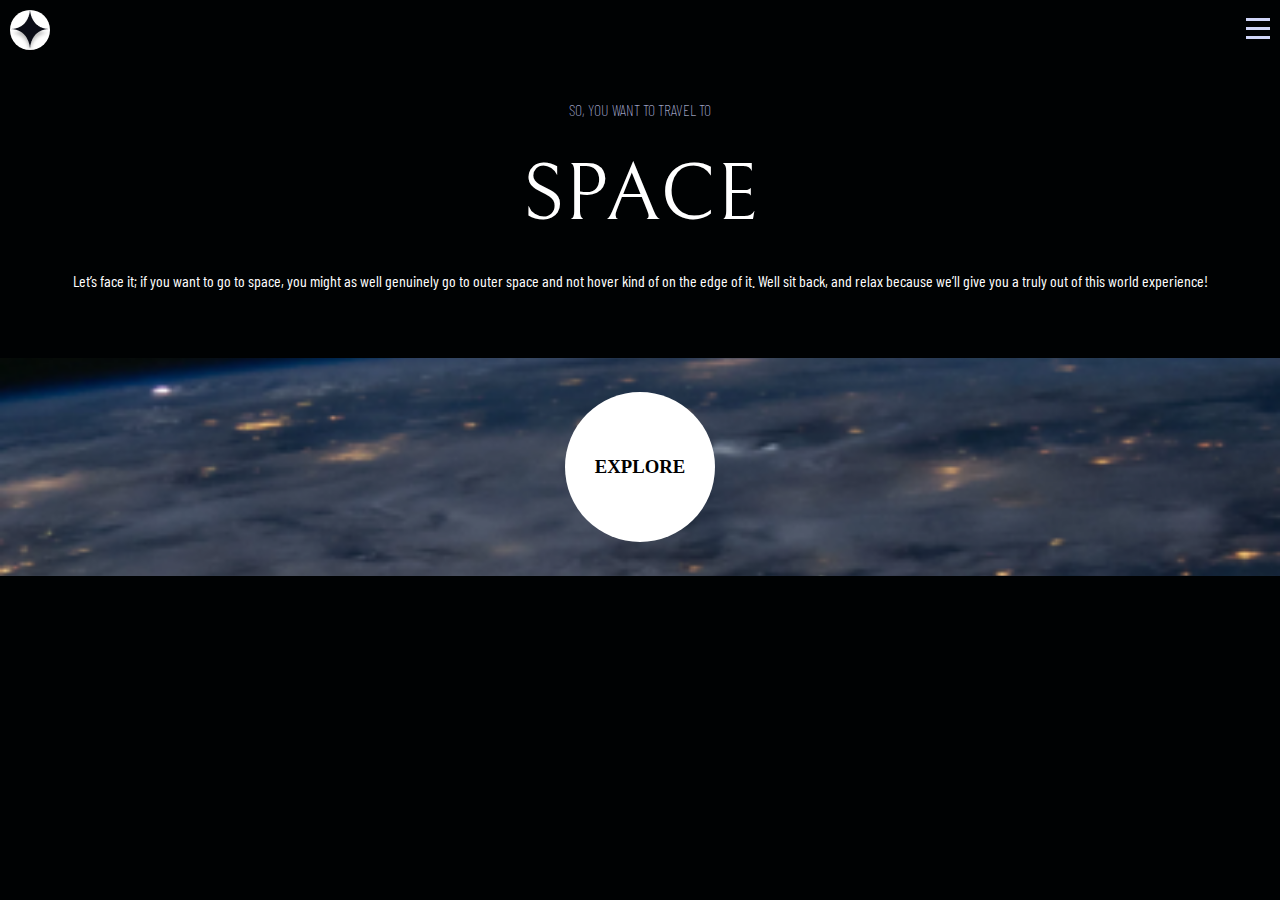
==== index.html @ 353cd79e "The home is ready with the menu" ====
<!DOCTYPE html>
<html lang="en">
<head>
    <meta charset="UTF-8">
    <meta http-equiv="X-UA-Compatible" content="IE=edge">
    <meta name="viewport" content="width=device-width, initial-scale=1.0">
    <link rel="preconnect" href="https://fonts.googleapis.com">
    <link rel="preconnect" href="https://fonts.gstatic.com" crossorigin>
    <link href="https://fonts.googleapis.com/css2?family=Barlow+Condensed:wght@100&family=Bellefair&display=swap" rel="stylesheet">
    <link rel="preconnect" href="https://fonts.googleapis.com">
    <link rel="preconnect" href="https://fonts.gstatic.com" crossorigin>
    <link href="https://fonts.googleapis.com/css2?family=Barlow+Condensed:wght@100&display=swap" rel="stylesheet">
    <link rel="stylesheet" href="./index.css">
    <title>Space page</title>
</head>
<body>
    <main>
        <section class="Home-header" id="prueba">
            <div class="Home-header--star">
                <img src="./Icons&miscelaneous/PathStar.png" alt="logo">
            </div>
            <div class="Home-header--menu">
                <img src="./Icons&miscelaneous/GroupMenu.png" alt="menu" id="menu">
            </div>
        </section>
        <section class="Home-main">
            <div class="Home-main--principal">
                <div class="Home-main--principal__text">
                    <h3>SO, YOU WANT TO TRAVEL TO</h3>
                    <h2>SPACE</h2>
                    <p><span>Let’s face it; if you want to go to space, you might as well genuinely go to outer space and not hover kind of on the edge of it. Well sit back, and relax because we’ll give you a truly out of this world experience!</span></p>
                </div>
                <div class="Home-main--principal__image" id="button-explore">
                    <div class="Home-main--principal__image__circle">
                        <h3>EXPLORE</h3>
                    </div>
                </div>
            </div>
        </section>
    </main>
    <section class="modal hiden">
        <div class="modal--content">
            <div class="modal--content__close">
                <img src="./Icons&miscelaneous/GroupX.png" alt="cerrar" id="close"> 
            </div>
            <div class="modal--content__text">
                <div>
                    <p>
                        <span>00</span>
                        <span>Home</span>
                    </p>
                </div>
                <div>
                    <p>
                        <span>01</span>
                        <span>Destination</span>
                    </p>
                </div>
                <div>
                    <p>
                        <span>02</span>
                        <span>Crew</span>
                    </p>
                </div>
                <div>
                    <p>
                        <span>03</span>
                        <span>Technology</span>
                    </p>
                </div>
            </div>
        </div>
    </section>
</body>
<script src="./index.js"></script>
</html>
---- index.css ----
:root{
    --blue:#0B0D17;
    --blue-soft: #D0D6F9;
    --white: #FFFFFF;
    --font-text: 'Barlow Condensed', sans-serif;
    --font-heading: 'Bellefair', serif;
}

body{
    box-sizing: border-box;
    margin: 0;
    padding: 0;
    background-color:#000203;
}

.Home-header{
    width: 100vw;
    height: 60px;
    display: flex;
    justify-content: space-between;
    align-items: center;
}

.Home-header--star{
    margin: 10px;
    width: 40px;
    height: 40px;
    background-color: white;
    border-radius: 100px;
    display: flex;
    align-items: center;
    justify-content: center;
}

.Home-header--star img{
    margin-top: 5px;
    width: 50px;
    height: 48px;
}

.Home-header--menu{
    margin-right: 10px;
}

.Home-header--menu img{
    width: 24px;
    height: 21px;
}

.Home-main{
    height: 515px;
    display: flex;
    text-align: center;
}

.Home-main--principal__text{
    height: 50%;
    width: 100vw;
    padding-top: 40px;
}

.Home-main--principal__text h3{
    margin: 0;
    font-family: 'Barlow Condensed', sans-serif;
    color: var(--blue-soft);
    font-size:16px;
    font-weight: 100;

}

.Home-main--principal__text h2{
    font-family: var(--font-heading);
    color: var(--white);
    font-weight: 400;
    font-size: 80px;
    margin: 30px 0 30px 0;
}

.Home-main--principal__text p span{
    font-family: var(--font-text);
    font-weight: 400;
    color: var(--white);
}

main{
    position: absolute;
}

.Home-main--principal__image{
    height: 42.5%;
    background-image: url("./Icons&miscelaneous/Bitmapfondo\ espacio\ main.png");
    display: flex;
    justify-content: center;
    align-items: center;
    background-position:center;
    background-size: cover;
}

.Home-main--principal__image__circle{
    width: 150px;
    background-color: var(--white);
    height: 150px;
    border-radius: 100px;
    display: flex;
    align-items: center;
    justify-content: center;
    transition-duration: 1s;
}


.Home-main--principal__image__circle:hover{
    transform: scale(1.2);
}

.modal--content__close{
    display: flex;
    height: 10%;
    justify-content: right;
}

.modal--content__close img{
    width: 20px;
    height: 20px;
    padding: 25px;
}

.modal{
    position: absolute;
    right: 0;
    text-align: left;
}

.hiden{
    display: none;
}

.visible{
    display:flex;
}

.modal--content{
    height: 100vh;
    width: 70vw;
    background-image: url("./Icons&miscelaneous/Rectangle.png");
    color: white;
    font-family: var(--font-text);
}

.modal--content__text div p span:nth-child(1){
    font-weight: 700;
    font-size: 16px;
}

.modal--content__text div{
    margin: 0 0 30px 30px;
    
}
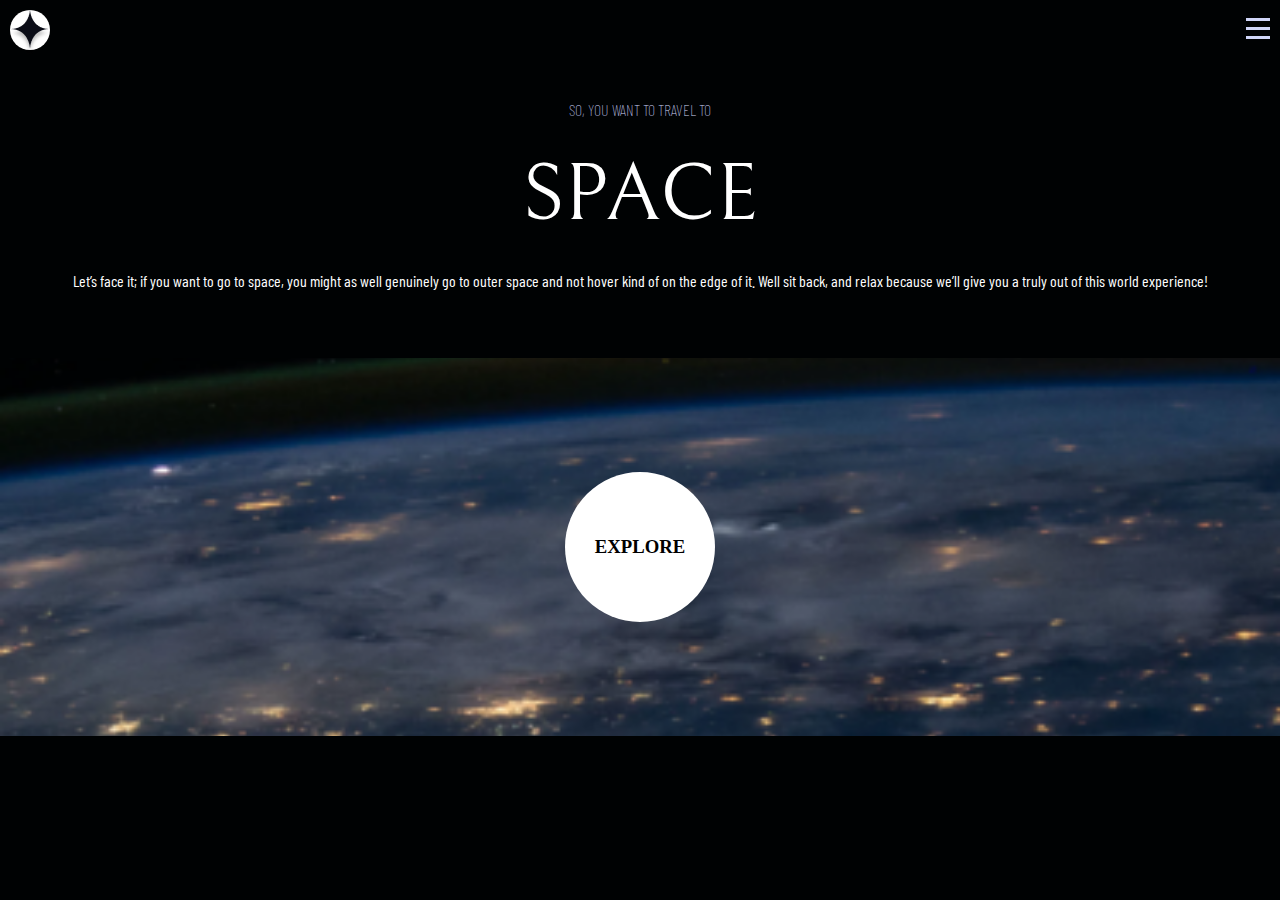
==== commit 32c8b468: "Rename Index.html to index.html" ====
--- a/index.html
+++ b/index.html
@@ -10,7 +10,7 @@
     <link rel="preconnect" href="https://fonts.googleapis.com">
     <link rel="preconnect" href="https://fonts.gstatic.com" crossorigin>
     <link href="https://fonts.googleapis.com/css2?family=Barlow+Condensed:wght@100&display=swap" rel="stylesheet">
-    <link rel="stylesheet" href="./index.css">
+    <link rel="stylesheet" href="./Home.css">
     <title>Space page</title>
 </head>
 <body>
@@ -45,25 +45,25 @@
             </div>
             <div class="modal--content__text">
                 <div>
-                    <p>
+                    <p id="home">
                         <span>00</span>
                         <span>Home</span>
                     </p>
                 </div>
                 <div>
-                    <p>
+                    <p id="destination">
                         <span>01</span>
                         <span>Destination</span>
                     </p>
                 </div>
-                <div>
+                <div id="crew">
                     <p>
                         <span>02</span>
                         <span>Crew</span>
                     </p>
                 </div>
                 <div>
-                    <p>
+                    <p id="technology">
                         <span>03</span>
                         <span>Technology</span>
                     </p>
@@ -72,5 +72,5 @@
         </div>
     </section>
 </body>
-<script src="./index.js"></script>
-</html>+<script src="./Home.js"></script>
+</html>
--- a/Home.css
+++ b/Home.css
@@ -0,0 +1,161 @@
+:root{
+    --blue:#0B0D17;
+    --blue-soft: #D0D6F9;
+    --white: #FFFFFF;
+    --font-text: 'Barlow Condensed', sans-serif;
+    --font-heading: 'Bellefair', serif;
+}
+
+body{
+    box-sizing: border-box;
+    margin: 0;
+    padding: 0;
+    background-color:#000203;
+}
+
+.Home-header{
+    width: 100vw;
+    height: 60px;
+    display: flex;
+    justify-content: space-between;
+    align-items: center;
+}
+
+.Home-header--star{
+    margin: 10px;
+    width: 40px;
+    height: 40px;
+    background-color: white;
+    border-radius: 100px;
+    display: flex;
+    align-items: center;
+    justify-content: center;
+}
+
+.Home-header--star img{
+    margin-top: 5px;
+    width: 50px;
+    height: 48px;
+}
+
+.Home-header--menu{
+    margin-right: 10px;
+}
+
+.Home-header--menu img{
+    width: 24px;
+    height: 21px;
+}
+
+.Home-main{
+    height: 515px;
+    display: flex;
+    text-align: center;
+}
+
+.Home-main--principal__text{
+    height: 50%;
+    width: 100vw;
+    padding-top: 40px;
+}
+
+.Home-main--principal__text h3{
+    margin: 0;
+    font-family: 'Barlow Condensed', sans-serif;
+    color: var(--blue-soft);
+    font-size:16px;
+    font-weight: 100;
+
+}
+
+.Home-main--principal__text h2{
+    font-family: var(--font-heading);
+    color: var(--white);
+    font-weight: 400;
+    font-size: 80px;
+    margin: 30px 0 30px 0;
+}
+
+.Home-main--principal__text p span{
+    font-family: var(--font-text);
+    font-weight: 400;
+    color: var(--white);
+}
+
+main{
+    position: absolute;
+}
+
+.Home-main--principal__image{
+    height: 42vh;
+    background-image: url("./Icons&miscelaneous/Bitmapfondo\ espacio\ main.png");
+    display: flex;
+    justify-content: center;
+    align-items: center;
+    background-position:center;
+    background-size: cover;
+}
+
+.Home-main--principal__image__circle{
+    width: 150px;
+    background-color: var(--white);
+    height: 150px;
+    border-radius: 100px;
+    display: flex;
+    align-items: center;
+    justify-content: center;
+    transition-duration: 1s;
+}
+
+
+.Home-main--principal__image__circle:hover{
+    transform: scale(1.2);
+}
+
+.modal--content__close{
+    display: flex;
+    height: 10%;
+    justify-content: right;
+}
+
+.modal--content__close img{
+    width: 20px;
+    height: 20px;
+    padding: 25px;
+}
+
+.modal{
+    position: absolute;
+    right: 0;
+    text-align: left;
+}
+
+.hiden{
+    display: none;
+}
+
+.visible{
+    display:flex;
+}
+
+.modal--content{
+    height: 100vh;
+    width: 70vw;
+    background-image: url("./Icons&miscelaneous/Rectangle.png");
+    color: white;
+    font-family: var(--font-text);
+    background-size: cover;
+}
+
+.modal--content__text div p span:nth-child(1){
+    font-weight: 700;
+    font-size: 16px;
+}
+
+.modal--content__text div:hover{
+    cursor: pointer;
+}
+.modal--content__text div{
+    margin: 0 0 30px 30px;
+    
+}